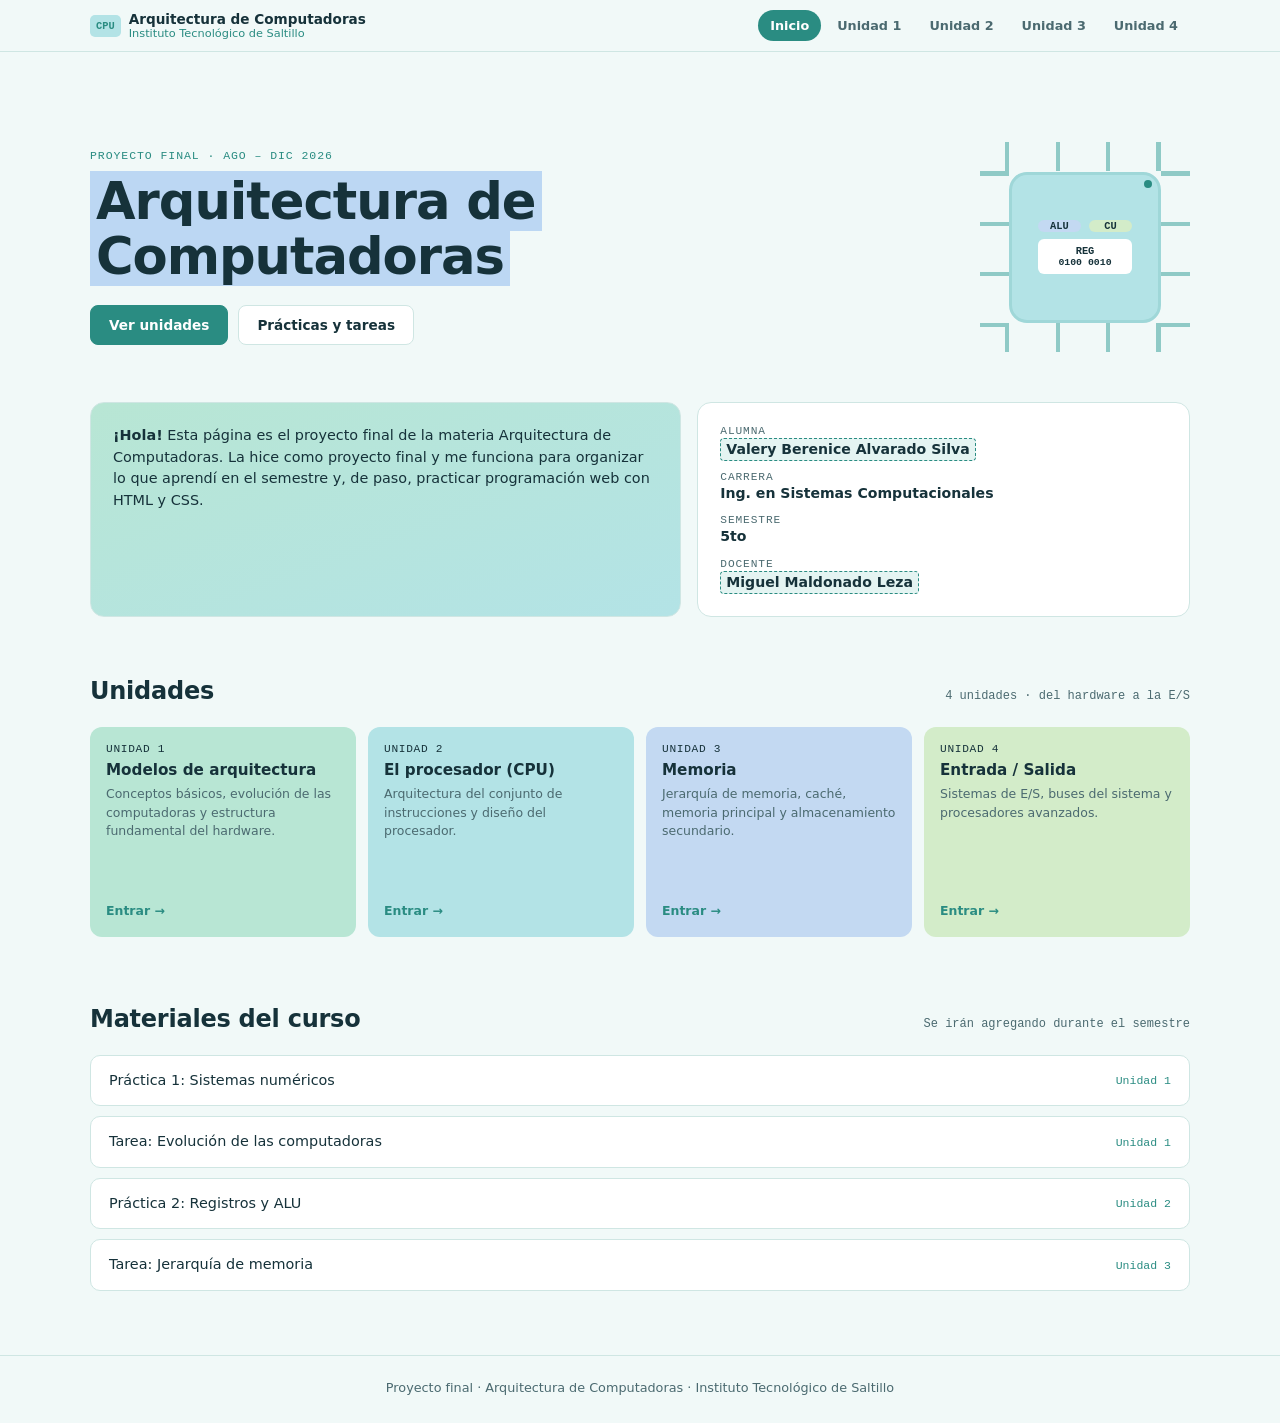
==== index.html @ 093a17c2 "Add files via upload" ====
<!DOCTYPE html>
<html lang="es">
<head>
<meta charset="UTF-8">
<meta name="viewport" content="width=device-width, initial-scale=1">
<title>Arquitectura de Computadoras</title>
<link rel="stylesheet" href="style.css">
</head>
<body>

<header>
  <div class="wrap">
    <a class="brand" href="#inicio"><span class="logo">CPU</span><span>Arquitectura de Computadoras<small>Instituto Tecnológico de Saltillo</small></span></a>
    <nav id="menu">
      <a href="#inicio" class="active">Inicio</a>
      <a href="#unidades">Unidad 1</a>
      <a href="#unidades">Unidad 2</a>
      <a href="#unidades">Unidad 3</a>
      <a href="#unidades">Unidad 4</a>
    </nav>
  </div>
</header>

<main>
  <section class="hero" id="inicio">
    <div class="wrap">
      <div>
        <p class="tag">PROYECTO FINAL · AGO – DIC 2026</p>
        <h1><span>Arquitectura de Computadoras</span></h1>
        <div class="btns">
          <a class="btn main" href="#unidades">Ver unidades</a>
          <a class="btn" href="#materiales">Prácticas y tareas</a>
        </div>
      </div>
      <div class="chip" aria-hidden="true">
        <div class="pins"></div>
        <div class="die">
          <div class="alu">ALU</div><div class="cu">CU</div>
          <div class="reg">REG<b id="bits">0100 0001</b></div>
        </div>
        <i class="dot"></i>
      </div>
    </div>
  </section>

  <div class="wrap">
    <section class="intro">
      <div class="box about">
        <p><b>¡Hola!</b> Esta página es el proyecto final de la materia Arquitectura de Computadoras. La hice como proyecto final y me funciona para organizar lo que aprendí en el semestre y, de paso, practicar programación web con HTML y CSS.</p>
      </div>
      <dl class="box data">
        <dt>ALUMNA</dt><dd class="hl">Valery Berenice Alvarado Silva</dd>
        <dt>CARRERA</dt><dd>Ing. en Sistemas Computacionales</dd>
        <dt>SEMESTRE</dt><dd>5to</dd>
        <dt>DOCENTE</dt><dd class="hl">Miguel Maldonado Leza</dd>
      </dl>
    </section>

    <section id="unidades">
      <div class="head"><h2>Unidades</h2><p>4 unidades · del hardware a la E/S</p></div>
      <div class="grid">
        <a class="card u1" href="#"><small>UNIDAD 1</small><h3>Modelos de arquitectura</h3><p>Conceptos básicos, evolución de las computadoras y estructura fundamental del hardware.</p><span class="go">Entrar →</span></a>
        <a class="card u2" href="#"><small>UNIDAD 2</small><h3>El procesador (CPU)</h3><p>Arquitectura del conjunto de instrucciones y diseño del procesador.</p><span class="go">Entrar →</span></a>
        <a class="card u3" href="#"><small>UNIDAD 3</small><h3>Memoria</h3><p>Jerarquía de memoria, caché, memoria principal y almacenamiento secundario.</p><span class="go">Entrar →</span></a>
        <a class="card u4" href="#"><small>UNIDAD 4</small><h3>Entrada / Salida</h3><p>Sistemas de E/S, buses del sistema y procesadores avanzados.</p><span class="go">Entrar →</span></a>
      </div>
    </section>

    <section id="materiales">
      <div class="head"><h2>Materiales del curso</h2><p>Se irán agregando durante el semestre</p></div>
      <div class="list" id="lista"></div>
    </section>
  </div>
</main>

<footer>Proyecto final · Arquitectura de Computadoras · Instituto Tecnológico de Saltillo</footer>

<script src="script.js"></script>
</body>
</html>
---- style.css ----
:root{
  --bg:#f1f9f8; --ink:#16323a; --muted:#4b6a70; --teal:#2a8c82; --line:#cfe6e3;
  --c1:#b8e6d4; --c2:#b3e3e6; --c3:#c3d9f2; --c4:#d3ecc9; --card:#fff;
  --sans:"Plus Jakarta Sans","Segoe UI",system-ui,sans-serif;
  --mono:"JetBrains Mono",ui-monospace,Consolas,monospace;
}

*{box-sizing:border-box;margin:0}
html{scroll-behavior:smooth;scroll-padding-top:70px}
body{font-family:var(--sans);background:var(--bg);color:var(--ink);line-height:1.5;min-height:100vh}
a{color:inherit;text-decoration:none}
:focus-visible{outline:3px solid var(--teal);outline-offset:2px}
.wrap{width:min(1100px,92%);margin-inline:auto}

header{position:sticky;top:0;z-index:10;background:rgba(241,249,248,.92);backdrop-filter:blur(8px);border-bottom:1px solid var(--line)}
header .wrap{display:flex;align-items:center;justify-content:space-between;gap:12px;padding:10px 0;flex-wrap:wrap}
.brand{display:flex;align-items:center;gap:8px;font-weight:700;font-size:.85rem;line-height:1.2}
.brand small{display:block;font-weight:500;color:var(--teal)}
.logo{background:var(--c2);color:var(--teal);font:700 .65rem var(--mono);padding:5px 6px;border-radius:5px}
nav{display:flex;gap:4px;flex-wrap:wrap}
nav a{padding:6px 12px;border-radius:99px;font-size:.8rem;font-weight:600;color:var(--muted)}
nav a:hover{color:var(--ink)}
nav a.active{background:var(--teal);color:#fff}

.hero{padding:clamp(40px,8vw,90px) 0 clamp(30px,5vw,50px)}
.hero .wrap{display:grid;grid-template-columns:1fr auto;align-items:center;gap:32px}
.tag{font:500 .72rem var(--mono);letter-spacing:.08em;color:var(--teal);margin-bottom:12px}
h1{font-size:clamp(2rem,5vw,3.2rem);line-height:1.08;letter-spacing:-.02em;margin-bottom:20px}
h1 span{background:#bcd7f3;padding:0 6px;box-decoration-break:clone;-webkit-box-decoration-break:clone}
.btns{display:flex;gap:10px;flex-wrap:wrap}
.btn{padding:9px 18px;border-radius:8px;font-weight:700;font-size:.85rem;border:1px solid var(--line);background:#fff;cursor:pointer;transition:transform .15s}
.btn:hover{transform:translateY(-2px)}
.btn.main{background:var(--teal);border-color:var(--teal);color:#fff}


.chip{width:clamp(150px,20vw,210px);aspect-ratio:1;position:relative}
.chip .pins{position:absolute;inset:0;background:
  repeating-linear-gradient(90deg,transparent 0 12%,#8fcac6 12% 14%,transparent 14% 24%) top/100% 14% no-repeat,
  repeating-linear-gradient(90deg,transparent 0 12%,#8fcac6 12% 14%,transparent 14% 24%) bottom/100% 14% no-repeat,
  repeating-linear-gradient(0deg,transparent 0 12%,#8fcac6 12% 14%,transparent 14% 24%) left/14% 100% no-repeat,
  repeating-linear-gradient(0deg,transparent 0 12%,#8fcac6 12% 14%,transparent 14% 24%) right/14% 100% no-repeat}
.die{position:absolute;inset:14%;background:var(--c2);border:3px solid #9fd7d8;border-radius:18px;padding:12%;display:grid;grid-template-columns:1fr 1fr;gap:8%;align-content:center}
.die div{border-radius:6px;display:grid;place-items:center;font:600 clamp(.5rem,1vw,.65rem) var(--mono)}
.alu{background:#c3d9f2}.cu{background:#d3ecc9}
.reg{grid-column:1/-1;background:#fff;padding:6px;text-align:center;flex-direction:column}
.reg b{display:block;font-size:.95em}
.dot{position:absolute;top:18%;right:18%;width:8px;height:8px;border-radius:50%;background:var(--teal);animation:blink 2s infinite}
@keyframes blink{50%{opacity:.25}}

.intro{display:grid;grid-template-columns:1.2fr 1fr;gap:16px;margin-bottom:56px}
.box{border-radius:14px;padding:22px;border:1px solid var(--line)}
.about{background:linear-gradient(160deg,var(--c1),var(--c2));font-size:.9rem;min-height:140px}
.data{background:var(--card)}
.data dt{font:500 .7rem var(--mono);color:var(--muted);margin-top:10px;letter-spacing:.08em}
.data dt:first-child{margin-top:0}
.data dd{font-weight:700;font-size:.88rem}
.data dd.hl{display:inline-block;border:1.5px dashed var(--teal);border-radius:4px;padding:0 5px;background:#e4f4f2}

.head{display:flex;justify-content:space-between;align-items:baseline;gap:12px;flex-wrap:wrap;margin-bottom:18px}
h2{font-size:1.5rem;letter-spacing:-.01em}
.head p{font:500 .75rem var(--mono);color:var(--muted)}
.grid{display:grid;grid-template-columns:repeat(auto-fit,minmax(210px,1fr));gap:12px;margin-bottom:64px}
.card{border-radius:12px;padding:16px;display:flex;flex-direction:column;gap:6px;min-height:210px;transition:transform .2s,box-shadow .2s}
.card:hover{transform:translateY(-4px);box-shadow:0 10px 24px rgba(22,50,58,.12)}
.card small{font:500 .7rem var(--mono);letter-spacing:.06em}
.card h3{font-size:.95rem;line-height:1.2}
.card p{font-size:.78rem;color:var(--muted);flex:1}
.card .go{font-size:.78rem;font-weight:700;color:var(--teal)}
.u1{background:var(--c1)}.u2{background:var(--c2)}.u3{background:var(--c3)}.u4{background:var(--c4)}
 
.list{display:grid;gap:10px;margin-bottom:64px}
.item{display:flex;justify-content:space-between;align-items:center;gap:12px;background:#fff;border:1px solid var(--line);border-radius:10px;padding:14px 18px;font-size:.9rem}
.item span{font:500 .72rem var(--mono);color:var(--teal);white-space:nowrap}
footer{border-top:1px solid var(--line);padding:22px 0;text-align:center;font-size:.8rem;color:var(--muted)}
 
@media(max-width:760px){
  .hero .wrap,.intro{grid-template-columns:1fr}
  .chip{order:-1;margin-inline:auto}
}
@media(min-width:1600px){html{font-size:112%}}
@media(prefers-reduced-motion:reduce){*{animation:none!important;transition:none!important;scroll-behavior:auto!important}}
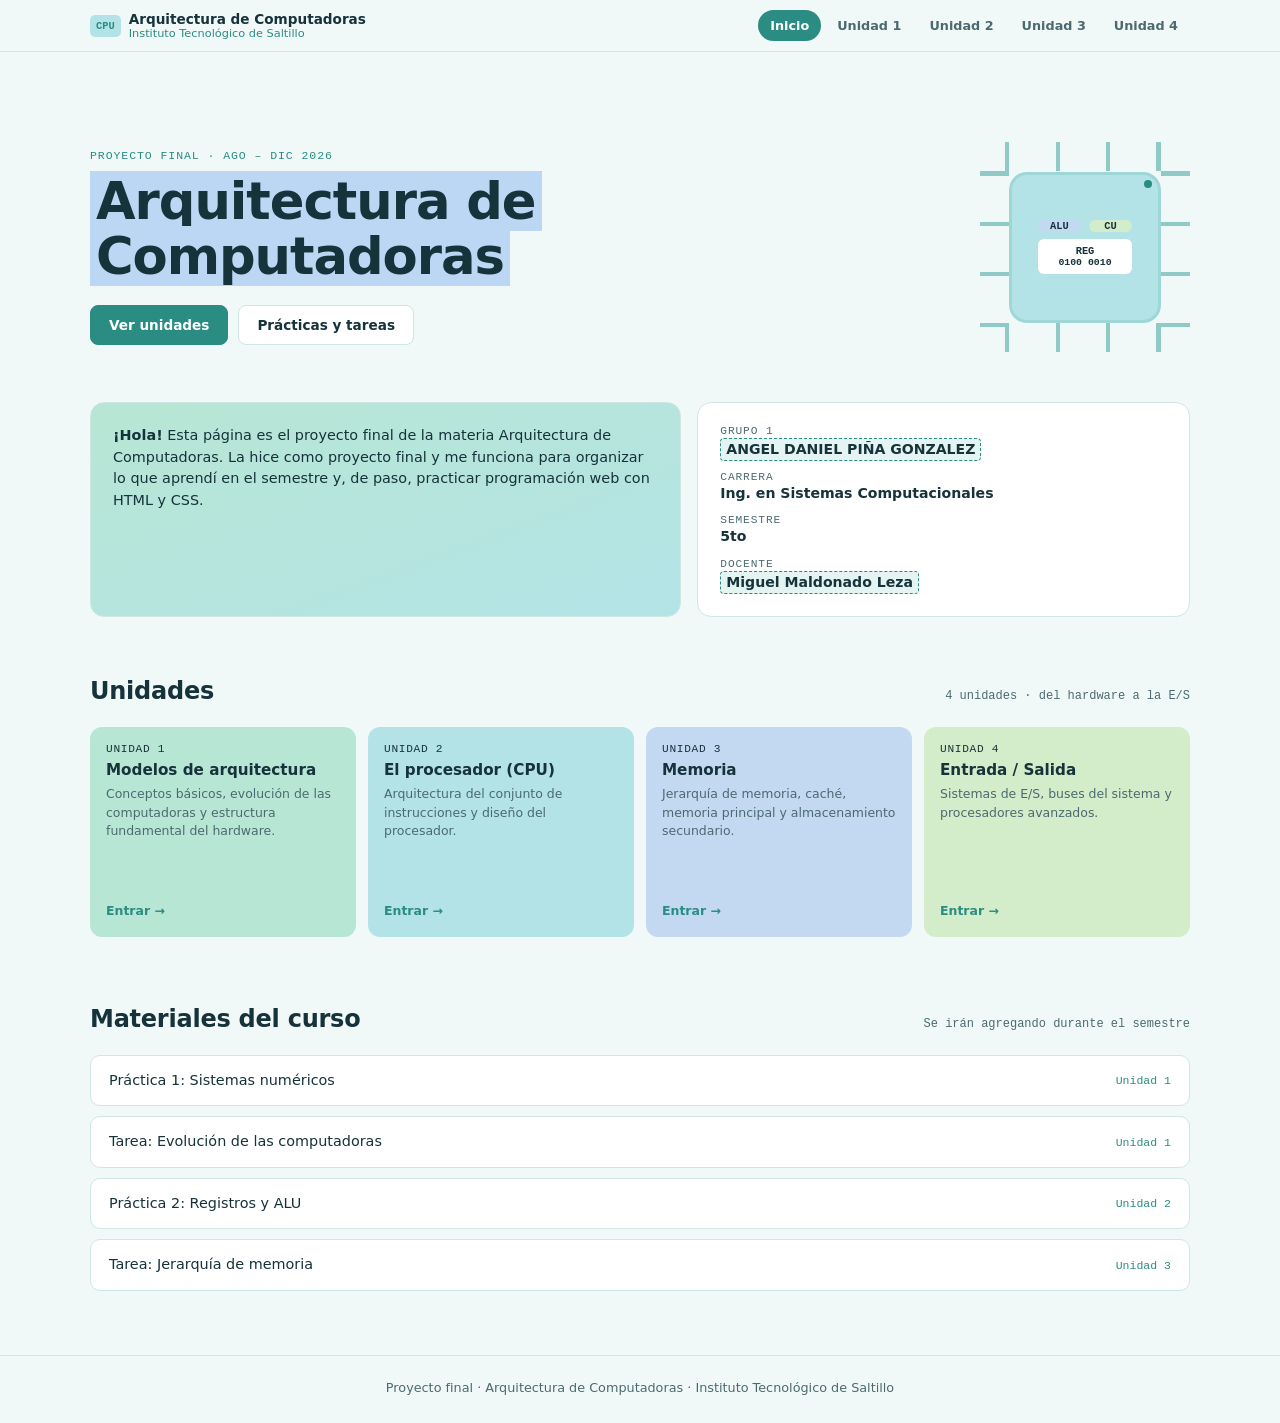
==== commit 07f7665e: "PRIMER CAMBIO" ====
--- a/index.html
+++ b/index.html
@@ -49,7 +49,7 @@
         <p><b>¡Hola!</b> Esta página es el proyecto final de la materia Arquitectura de Computadoras. La hice como proyecto final y me funciona para organizar lo que aprendí en el semestre y, de paso, practicar programación web con HTML y CSS.</p>
       </div>
       <dl class="box data">
-        <dt>ALUMNA</dt><dd class="hl">Valery Berenice Alvarado Silva</dd>
+        <dt>GRUPO 1</dt><dd class="hl">ANGEL DANIEL PIÑA GONZALEZ</dd>
         <dt>CARRERA</dt><dd>Ing. en Sistemas Computacionales</dd>
         <dt>SEMESTRE</dt><dd>5to</dd>
         <dt>DOCENTE</dt><dd class="hl">Miguel Maldonado Leza</dd>
